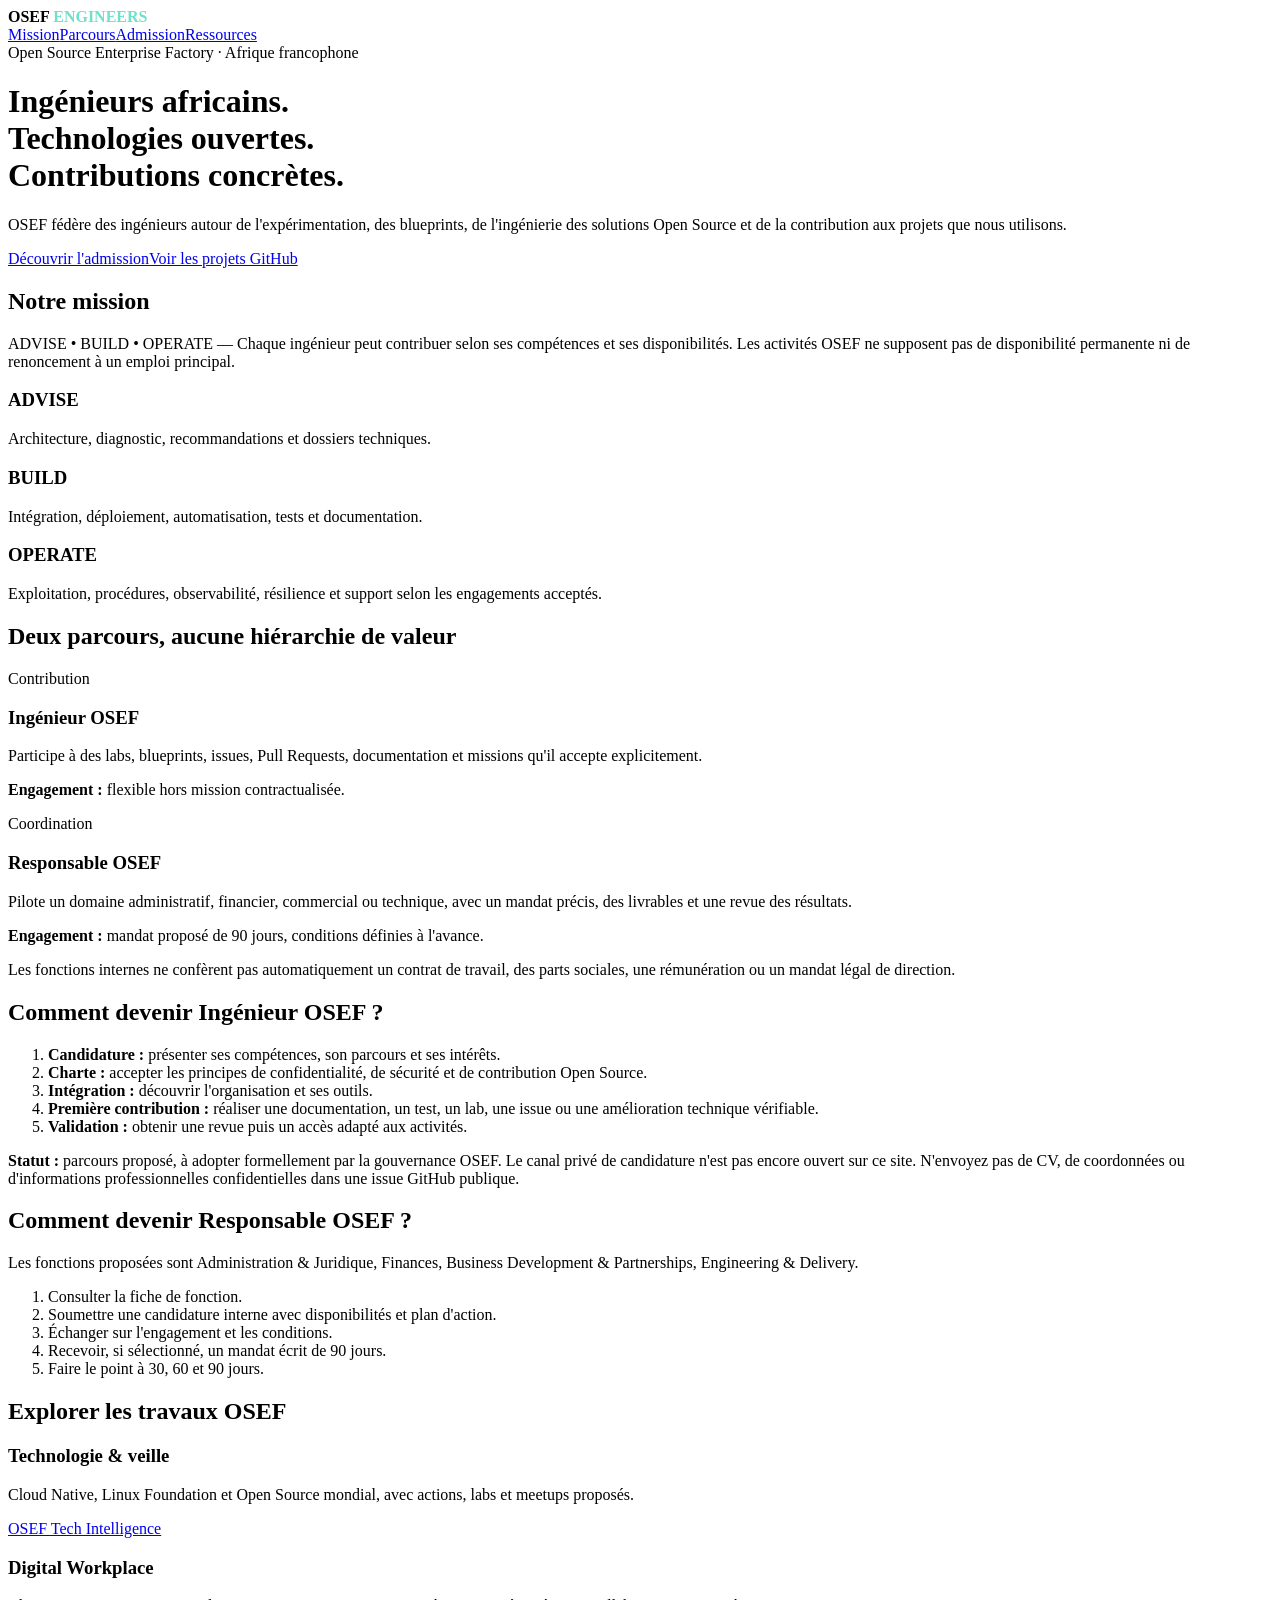
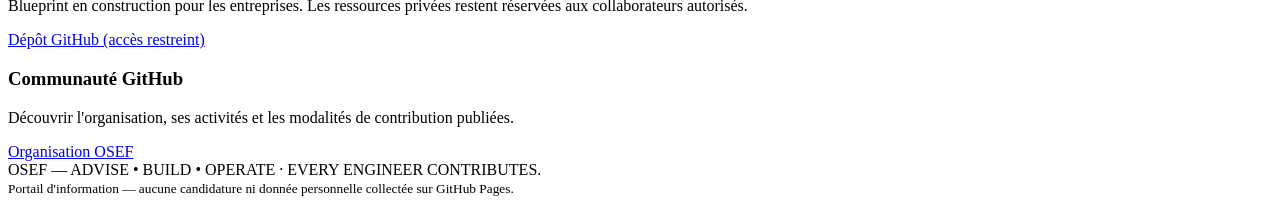
==== docs/index.html @ 24ce4981 "feat(pages): add OSEF engineers portal docs/index.html" ====
<!doctype html><html lang="fr"><head><meta charset="utf-8"><meta name="viewport" content="width=device-width, initial-scale=1"><title>OSEF Engineers — Rejoindre & contribuer</title><meta name="description" content="Découvrir OSEF, les parcours Ingénieur et Responsable, les contributions Open Source et les règles de participation."><link rel="stylesheet" href="./style.css"></head><body><header><strong>OSEF <span style="color:#6ee1c8">ENGINEERS</span></strong><nav><a href="#mission">Mission</a><a href="#parcours">Parcours</a><a href="#admission">Admission</a><a href="#ressources">Ressources</a></nav></header><main><div class="hero"><span class="eyebrow">Open Source Enterprise Factory · Afrique francophone</span><h1>Ingénieurs africains.<br>Technologies ouvertes.<br>Contributions concrètes.</h1><p class="lead">OSEF fédère des ingénieurs autour de l'expérimentation, des blueprints, de l'ingénierie des solutions Open Source et de la contribution aux projets que nous utilisons.</p><a class="button" href="#admission">Découvrir l'admission</a><a class="button alt" href="https://github.com/opensource-enterprise-factory">Voir les projets GitHub</a></div><section id="mission"><h2>Notre mission</h2><p>ADVISE • BUILD • OPERATE — Chaque ingénieur peut contribuer selon ses compétences et ses disponibilités. Les activités OSEF ne supposent pas de disponibilité permanente ni de renoncement à un emploi principal.</p><div class="grid"><article class="card"><h3>ADVISE</h3><p>Architecture, diagnostic, recommandations et dossiers techniques.</p></article><article class="card"><h3>BUILD</h3><p>Intégration, déploiement, automatisation, tests et documentation.</p></article><article class="card"><h3>OPERATE</h3><p>Exploitation, procédures, observabilité, résilience et support selon les engagements acceptés.</p></article></div></section><section id="parcours"><h2>Deux parcours, aucune hiérarchie de valeur</h2><div class="grid"><article class="card"><span class="pill">Contribution</span><h3>Ingénieur OSEF</h3><p>Participe à des labs, blueprints, issues, Pull Requests, documentation et missions qu'il accepte explicitement.</p><p><strong>Engagement :</strong> flexible hors mission contractualisée.</p></article><article class="card"><span class="pill">Coordination</span><h3>Responsable OSEF</h3><p>Pilote un domaine administratif, financier, commercial ou technique, avec un mandat précis, des livrables et une revue des résultats.</p><p><strong>Engagement :</strong> mandat proposé de 90 jours, conditions définies à l'avance.</p></article></div><p class="muted">Les fonctions internes ne confèrent pas automatiquement un contrat de travail, des parts sociales, une rémunération ou un mandat légal de direction.</p></section><section id="admission"><h2>Comment devenir Ingénieur OSEF ?</h2><ol><li><strong>Candidature :</strong> présenter ses compétences, son parcours et ses intérêts.</li><li><strong>Charte :</strong> accepter les principes de confidentialité, de sécurité et de contribution Open Source.</li><li><strong>Intégration :</strong> découvrir l'organisation et ses outils.</li><li><strong>Première contribution :</strong> réaliser une documentation, un test, un lab, une issue ou une amélioration technique vérifiable.</li><li><strong>Validation :</strong> obtenir une revue puis un accès adapté aux activités.</li></ol><p class="muted"><strong>Statut :</strong> parcours proposé, à adopter formellement par la gouvernance OSEF. Le canal privé de candidature n'est pas encore ouvert sur ce site. N'envoyez pas de CV, de coordonnées ou d'informations professionnelles confidentielles dans une issue GitHub publique.</p></section><section id="responsabilites"><h2>Comment devenir Responsable OSEF ?</h2><p>Les fonctions proposées sont Administration & Juridique, Finances, Business Development & Partnerships, Engineering & Delivery.</p><ol><li>Consulter la fiche de fonction.</li><li>Soumettre une candidature interne avec disponibilités et plan d'action.</li><li>Échanger sur l'engagement et les conditions.</li><li>Recevoir, si sélectionné, un mandat écrit de 90 jours.</li><li>Faire le point à 30, 60 et 90 jours.</li></ol></section><section id="ressources"><h2>Explorer les travaux OSEF</h2><div class="grid"><article class="card"><h3>Technologie & veille</h3><p>Cloud Native, Linux Foundation et Open Source mondial, avec actions, labs et meetups proposés.</p><a href="https://github.com/opensource-enterprise-factory/osef-tech-intelligence">OSEF Tech Intelligence</a></article><article class="card"><h3>Digital Workplace</h3><p>Blueprint en construction pour les entreprises. Les ressources privées restent réservées aux collaborateurs autorisés.</p><a href="https://github.com/opensource-enterprise-factory/osef-essentiel-digital-workplace">Dépôt GitHub (accès restreint)</a></article><article class="card"><h3>Communauté GitHub</h3><p>Découvrir l'organisation, ses activités et les modalités de contribution publiées.</p><a href="https://github.com/opensource-enterprise-factory">Organisation OSEF</a></article></div></section></main><footer>OSEF — ADVISE • BUILD • OPERATE · EVERY ENGINEER CONTRIBUTES.<br><small>Portail d'information — aucune candidature ni donnée personnelle collectée sur GitHub Pages.</small></footer></body></html>
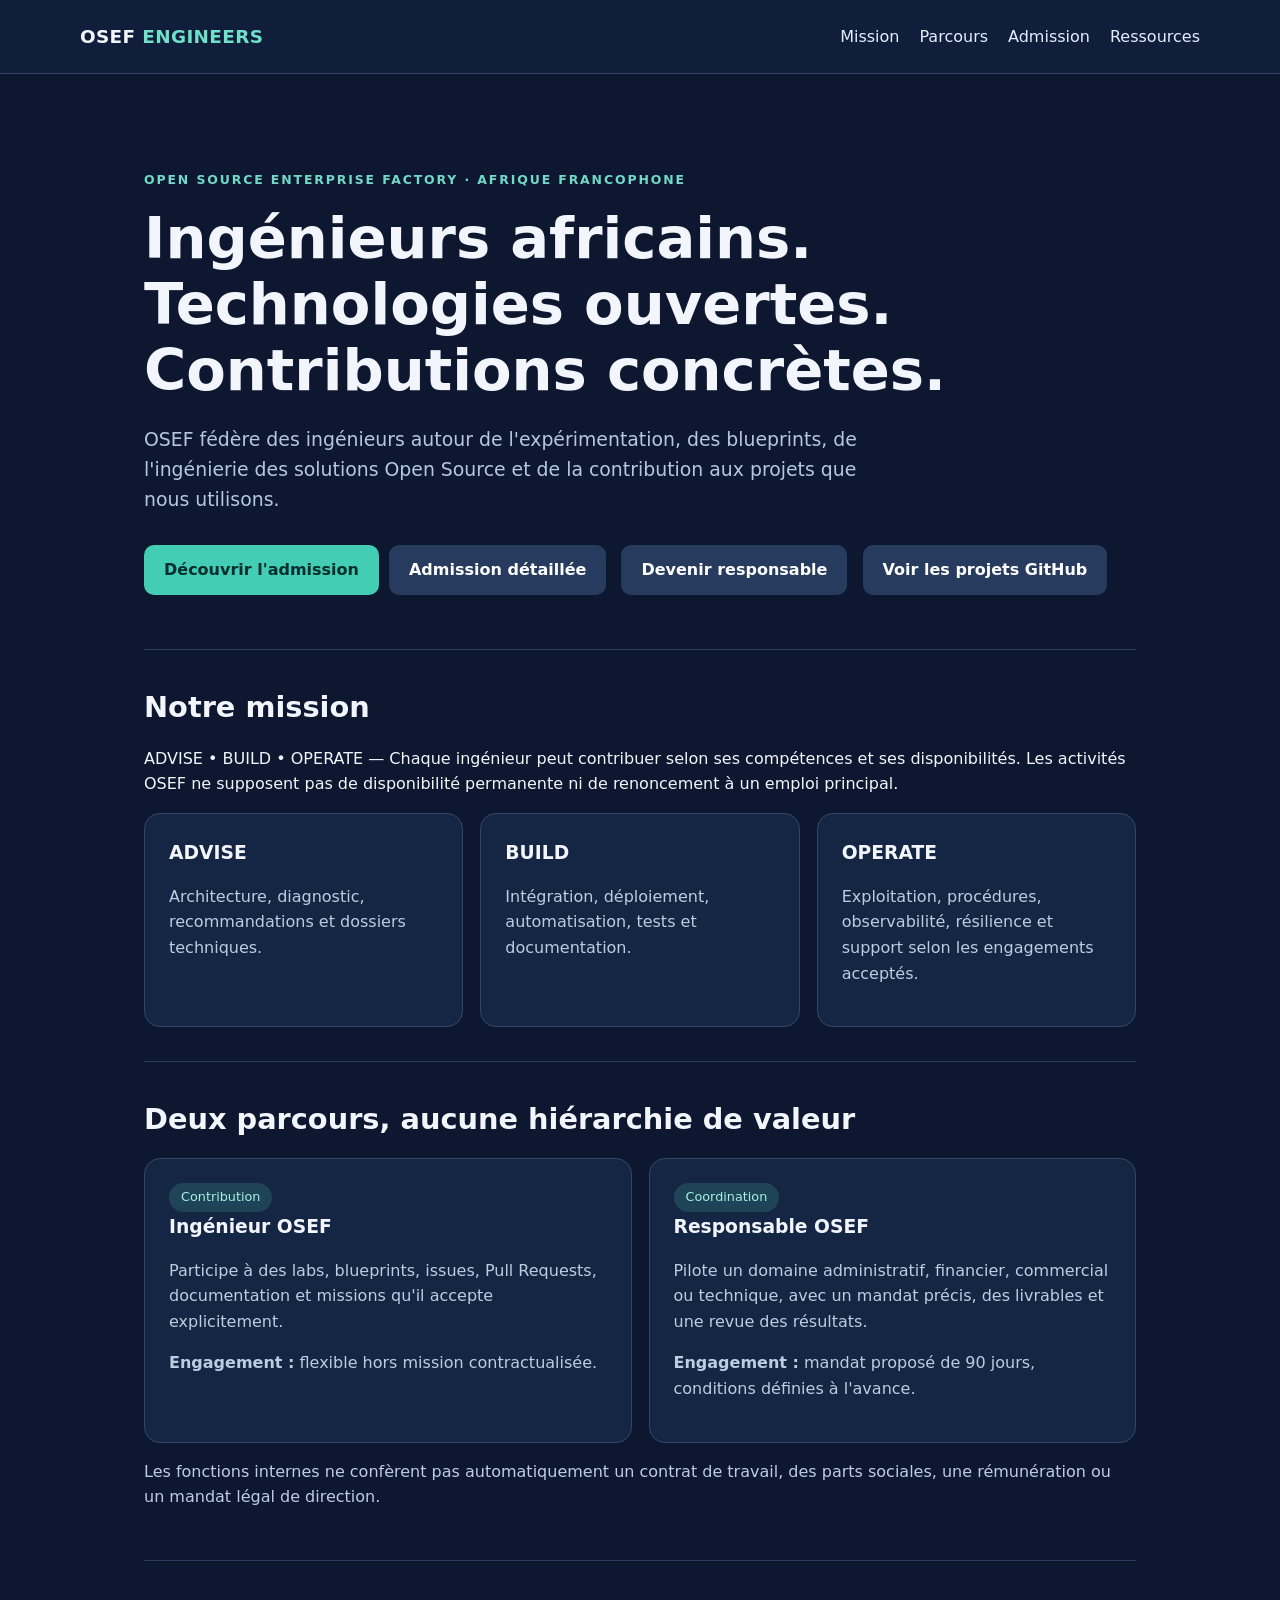
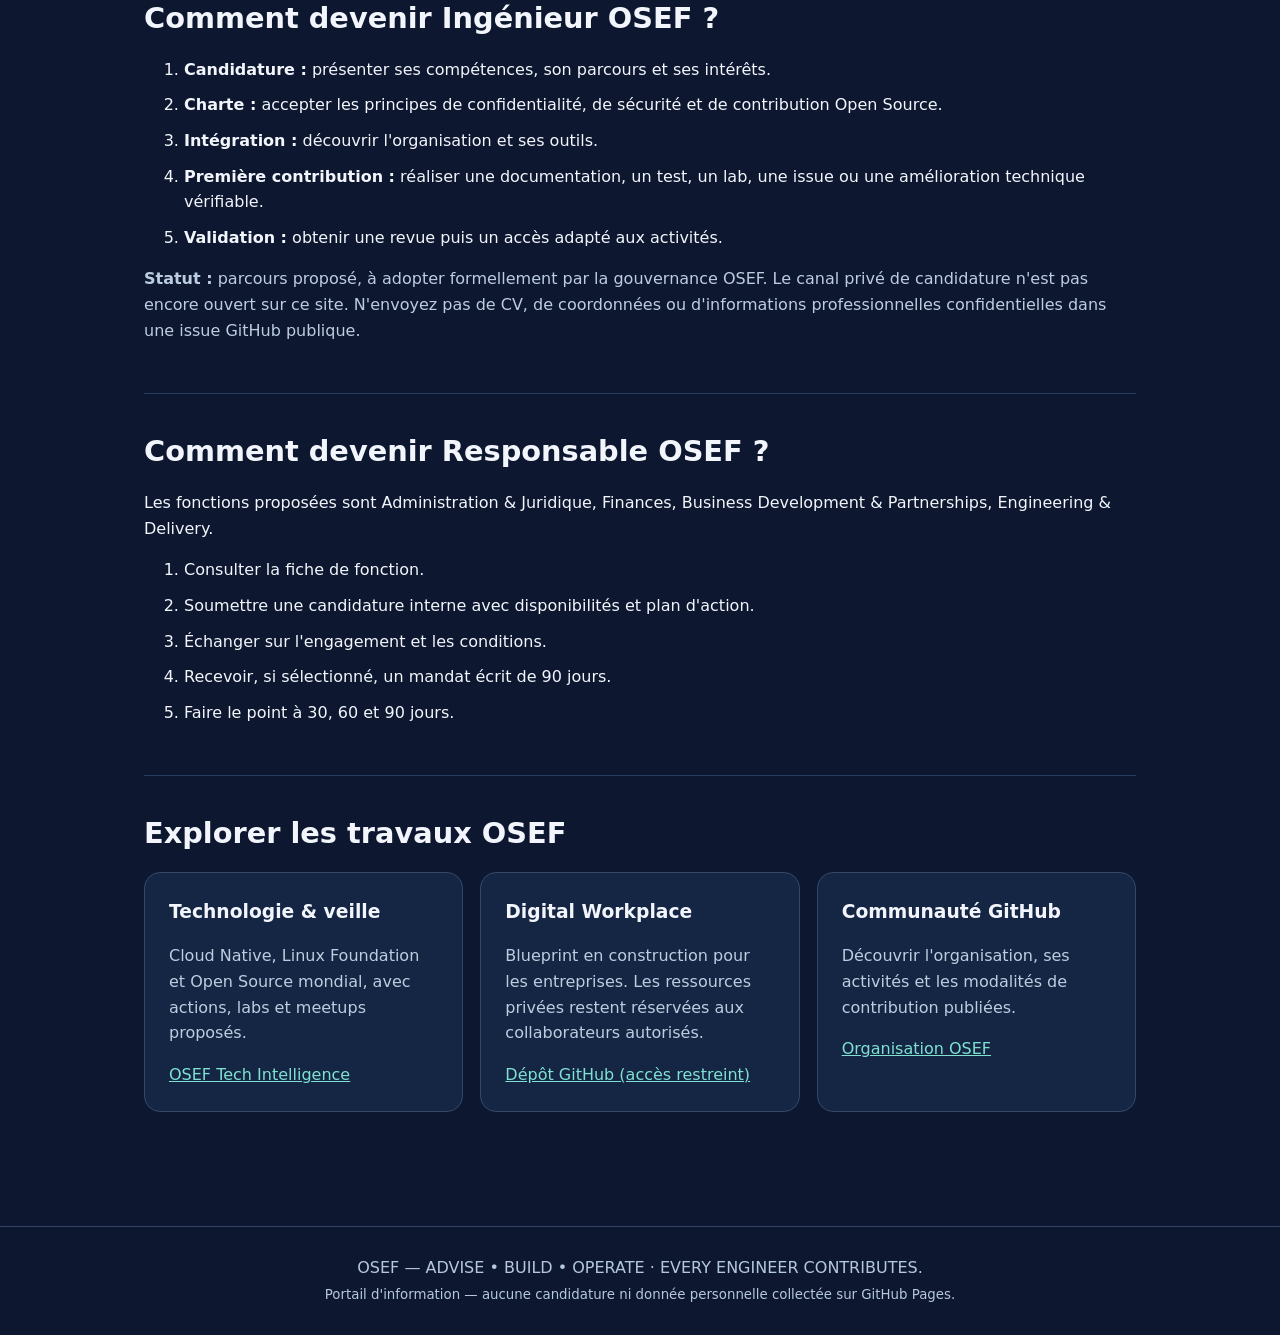
==== commit 4a80233a: "docs: link admission and responsibility pages" ====
--- a/docs/index.html
+++ b/docs/index.html
@@ -1 +1 @@
-<!doctype html><html lang="fr"><head><meta charset="utf-8"><meta name="viewport" content="width=device-width, initial-scale=1"><title>OSEF Engineers — Rejoindre & contribuer</title><meta name="description" content="Découvrir OSEF, les parcours Ingénieur et Responsable, les contributions Open Source et les règles de participation."><link rel="stylesheet" href="./style.css"></head><body><header><strong>OSEF <span style="color:#6ee1c8">ENGINEERS</span></strong><nav><a href="#mission">Mission</a><a href="#parcours">Parcours</a><a href="#admission">Admission</a><a href="#ressources">Ressources</a></nav></header><main><div class="hero"><span class="eyebrow">Open Source Enterprise Factory · Afrique francophone</span><h1>Ingénieurs africains.<br>Technologies ouvertes.<br>Contributions concrètes.</h1><p class="lead">OSEF fédère des ingénieurs autour de l'expérimentation, des blueprints, de l'ingénierie des solutions Open Source et de la contribution aux projets que nous utilisons.</p><a class="button" href="#admission">Découvrir l'admission</a><a class="button alt" href="https://github.com/opensource-enterprise-factory">Voir les projets GitHub</a></div><section id="mission"><h2>Notre mission</h2><p>ADVISE • BUILD • OPERATE — Chaque ingénieur peut contribuer selon ses compétences et ses disponibilités. Les activités OSEF ne supposent pas de disponibilité permanente ni de renoncement à un emploi principal.</p><div class="grid"><article class="card"><h3>ADVISE</h3><p>Architecture, diagnostic, recommandations et dossiers techniques.</p></article><article class="card"><h3>BUILD</h3><p>Intégration, déploiement, automatisation, tests et documentation.</p></article><article class="card"><h3>OPERATE</h3><p>Exploitation, procédures, observabilité, résilience et support selon les engagements acceptés.</p></article></div></section><section id="parcours"><h2>Deux parcours, aucune hiérarchie de valeur</h2><div class="grid"><article class="card"><span class="pill">Contribution</span><h3>Ingénieur OSEF</h3><p>Participe à des labs, blueprints, issues, Pull Requests, documentation et missions qu'il accepte explicitement.</p><p><strong>Engagement :</strong> flexible hors mission contractualisée.</p></article><article class="card"><span class="pill">Coordination</span><h3>Responsable OSEF</h3><p>Pilote un domaine administratif, financier, commercial ou technique, avec un mandat précis, des livrables et une revue des résultats.</p><p><strong>Engagement :</strong> mandat proposé de 90 jours, conditions définies à l'avance.</p></article></div><p class="muted">Les fonctions internes ne confèrent pas automatiquement un contrat de travail, des parts sociales, une rémunération ou un mandat légal de direction.</p></section><section id="admission"><h2>Comment devenir Ingénieur OSEF ?</h2><ol><li><strong>Candidature :</strong> présenter ses compétences, son parcours et ses intérêts.</li><li><strong>Charte :</strong> accepter les principes de confidentialité, de sécurité et de contribution Open Source.</li><li><strong>Intégration :</strong> découvrir l'organisation et ses outils.</li><li><strong>Première contribution :</strong> réaliser une documentation, un test, un lab, une issue ou une amélioration technique vérifiable.</li><li><strong>Validation :</strong> obtenir une revue puis un accès adapté aux activités.</li></ol><p class="muted"><strong>Statut :</strong> parcours proposé, à adopter formellement par la gouvernance OSEF. Le canal privé de candidature n'est pas encore ouvert sur ce site. N'envoyez pas de CV, de coordonnées ou d'informations professionnelles confidentielles dans une issue GitHub publique.</p></section><section id="responsabilites"><h2>Comment devenir Responsable OSEF ?</h2><p>Les fonctions proposées sont Administration & Juridique, Finances, Business Development & Partnerships, Engineering & Delivery.</p><ol><li>Consulter la fiche de fonction.</li><li>Soumettre une candidature interne avec disponibilités et plan d'action.</li><li>Échanger sur l'engagement et les conditions.</li><li>Recevoir, si sélectionné, un mandat écrit de 90 jours.</li><li>Faire le point à 30, 60 et 90 jours.</li></ol></section><section id="ressources"><h2>Explorer les travaux OSEF</h2><div class="grid"><article class="card"><h3>Technologie & veille</h3><p>Cloud Native, Linux Foundation et Open Source mondial, avec actions, labs et meetups proposés.</p><a href="https://github.com/opensource-enterprise-factory/osef-tech-intelligence">OSEF Tech Intelligence</a></article><article class="card"><h3>Digital Workplace</h3><p>Blueprint en construction pour les entreprises. Les ressources privées restent réservées aux collaborateurs autorisés.</p><a href="https://github.com/opensource-enterprise-factory/osef-essentiel-digital-workplace">Dépôt GitHub (accès restreint)</a></article><article class="card"><h3>Communauté GitHub</h3><p>Découvrir l'organisation, ses activités et les modalités de contribution publiées.</p><a href="https://github.com/opensource-enterprise-factory">Organisation OSEF</a></article></div></section></main><footer>OSEF — ADVISE • BUILD • OPERATE · EVERY ENGINEER CONTRIBUTES.<br><small>Portail d'information — aucune candidature ni donnée personnelle collectée sur GitHub Pages.</small></footer></body></html>+<!doctype html><html lang="fr"><head><meta charset="utf-8"><meta name="viewport" content="width=device-width, initial-scale=1"><title>OSEF Engineers — Rejoindre & contribuer</title><meta name="description" content="Découvrir OSEF, les parcours Ingénieur et Responsable, les contributions Open Source et les règles de participation."><link rel="stylesheet" href="./style.css"></head><body><header><strong>OSEF <span style="color:#6ee1c8">ENGINEERS</span></strong><nav><a href="#mission">Mission</a><a href="#parcours">Parcours</a><a href="#admission">Admission</a><a href="#ressources">Ressources</a></nav></header><main><div class="hero"><span class="eyebrow">Open Source Enterprise Factory · Afrique francophone</span><h1>Ingénieurs africains.<br>Technologies ouvertes.<br>Contributions concrètes.</h1><p class="lead">OSEF fédère des ingénieurs autour de l'expérimentation, des blueprints, de l'ingénierie des solutions Open Source et de la contribution aux projets que nous utilisons.</p><a class="button" href="#admission">Découvrir l'admission</a><a class="button alt" href="./admission.html">Admission détaillée</a> <a class="button alt" href="./responsabilites.html">Devenir responsable</a> <a class="button alt" href="https://github.com/opensource-enterprise-factory">Voir les projets GitHub</a></div><section id="mission"><h2>Notre mission</h2><p>ADVISE • BUILD • OPERATE — Chaque ingénieur peut contribuer selon ses compétences et ses disponibilités. Les activités OSEF ne supposent pas de disponibilité permanente ni de renoncement à un emploi principal.</p><div class="grid"><article class="card"><h3>ADVISE</h3><p>Architecture, diagnostic, recommandations et dossiers techniques.</p></article><article class="card"><h3>BUILD</h3><p>Intégration, déploiement, automatisation, tests et documentation.</p></article><article class="card"><h3>OPERATE</h3><p>Exploitation, procédures, observabilité, résilience et support selon les engagements acceptés.</p></article></div></section><section id="parcours"><h2>Deux parcours, aucune hiérarchie de valeur</h2><div class="grid"><article class="card"><span class="pill">Contribution</span><h3>Ingénieur OSEF</h3><p>Participe à des labs, blueprints, issues, Pull Requests, documentation et missions qu'il accepte explicitement.</p><p><strong>Engagement :</strong> flexible hors mission contractualisée.</p></article><article class="card"><span class="pill">Coordination</span><h3>Responsable OSEF</h3><p>Pilote un domaine administratif, financier, commercial ou technique, avec un mandat précis, des livrables et une revue des résultats.</p><p><strong>Engagement :</strong> mandat proposé de 90 jours, conditions définies à l'avance.</p></article></div><p class="muted">Les fonctions internes ne confèrent pas automatiquement un contrat de travail, des parts sociales, une rémunération ou un mandat légal de direction.</p></section><section id="admission"><h2>Comment devenir Ingénieur OSEF ?</h2><ol><li><strong>Candidature :</strong> présenter ses compétences, son parcours et ses intérêts.</li><li><strong>Charte :</strong> accepter les principes de confidentialité, de sécurité et de contribution Open Source.</li><li><strong>Intégration :</strong> découvrir l'organisation et ses outils.</li><li><strong>Première contribution :</strong> réaliser une documentation, un test, un lab, une issue ou une amélioration technique vérifiable.</li><li><strong>Validation :</strong> obtenir une revue puis un accès adapté aux activités.</li></ol><p class="muted"><strong>Statut :</strong> parcours proposé, à adopter formellement par la gouvernance OSEF. Le canal privé de candidature n'est pas encore ouvert sur ce site. N'envoyez pas de CV, de coordonnées ou d'informations professionnelles confidentielles dans une issue GitHub publique.</p></section><section id="responsabilites"><h2>Comment devenir Responsable OSEF ?</h2><p>Les fonctions proposées sont Administration & Juridique, Finances, Business Development & Partnerships, Engineering & Delivery.</p><ol><li>Consulter la fiche de fonction.</li><li>Soumettre une candidature interne avec disponibilités et plan d'action.</li><li>Échanger sur l'engagement et les conditions.</li><li>Recevoir, si sélectionné, un mandat écrit de 90 jours.</li><li>Faire le point à 30, 60 et 90 jours.</li></ol></section><section id="ressources"><h2>Explorer les travaux OSEF</h2><div class="grid"><article class="card"><h3>Technologie & veille</h3><p>Cloud Native, Linux Foundation et Open Source mondial, avec actions, labs et meetups proposés.</p><a href="https://github.com/opensource-enterprise-factory/osef-tech-intelligence">OSEF Tech Intelligence</a></article><article class="card"><h3>Digital Workplace</h3><p>Blueprint en construction pour les entreprises. Les ressources privées restent réservées aux collaborateurs autorisés.</p><a href="https://github.com/opensource-enterprise-factory/osef-essentiel-digital-workplace">Dépôt GitHub (accès restreint)</a></article><article class="card"><h3>Communauté GitHub</h3><p>Découvrir l'organisation, ses activités et les modalités de contribution publiées.</p><a href="https://github.com/opensource-enterprise-factory">Organisation OSEF</a></article></div></section></main><footer>OSEF — ADVISE • BUILD • OPERATE · EVERY ENGINEER CONTRIBUTES.<br><small>Portail d'information — aucune candidature ni donnée personnelle collectée sur GitHub Pages.</small></footer></body></html>
--- a/docs/style.css
+++ b/docs/style.css
@@ -0,0 +1 @@
+:root{font-family:Inter,system-ui,-apple-system,Segoe UI,sans-serif;color:#f2f5fb;background:#0d1830}*{box-sizing:border-box}body{margin:0;line-height:1.6}a{color:#7fe1d0}header{padding:22px max(5%,calc((100% - 1120px)/2));background:#101e3b;border-bottom:1px solid #314466;display:flex;justify-content:space-between;align-items:center;gap:16px;flex-wrap:wrap}header strong{font-size:1.15rem;letter-spacing:.02em}nav a{margin-left:20px;text-decoration:none;color:#e4edff}main{max-width:1120px;padding:50px 5% 80px;margin:auto}.hero{padding:42px 0 54px}.eyebrow{text-transform:uppercase;letter-spacing:.15em;color:#72d9ca;font-weight:700;font-size:.78rem}h1{font-size:clamp(2rem,5vw,3.6rem);line-height:1.15;margin:14px 0}h2{font-size:1.8rem;margin:0 0 16px}h3{margin:0 0 10px}.lead{font-size:1.18rem;color:#b5c7df;max-width:740px}.grid{display:grid;grid-template-columns:repeat(auto-fit,minmax(235px,1fr));gap:17px}.card{padding:24px;border:1px solid #334767;background:#152645;border-radius:16px}.card p,.muted{color:#bdcde0}.pill{display:inline-block;background:#1f4458;color:#a5f1e1;padding:4px 12px;border-radius:99px;font-size:.8rem}.button{display:inline-block;text-decoration:none;background:#43cdb5;color:#052e2e;font-weight:750;padding:12px 20px;border-radius:10px;margin:12px 10px 0 0}.button.alt{background:#263b5d;color:#fff}section{padding:34px 0;border-top:1px solid #2b3d5c}ol li,ul li{margin-bottom:10px}footer{padding:28px 5%;border-top:1px solid #314466;color:#b5c7df;text-align:center}@media(max-width:680px){nav a{margin-left:0;margin-right:12px}header{padding:20px 5%}}
